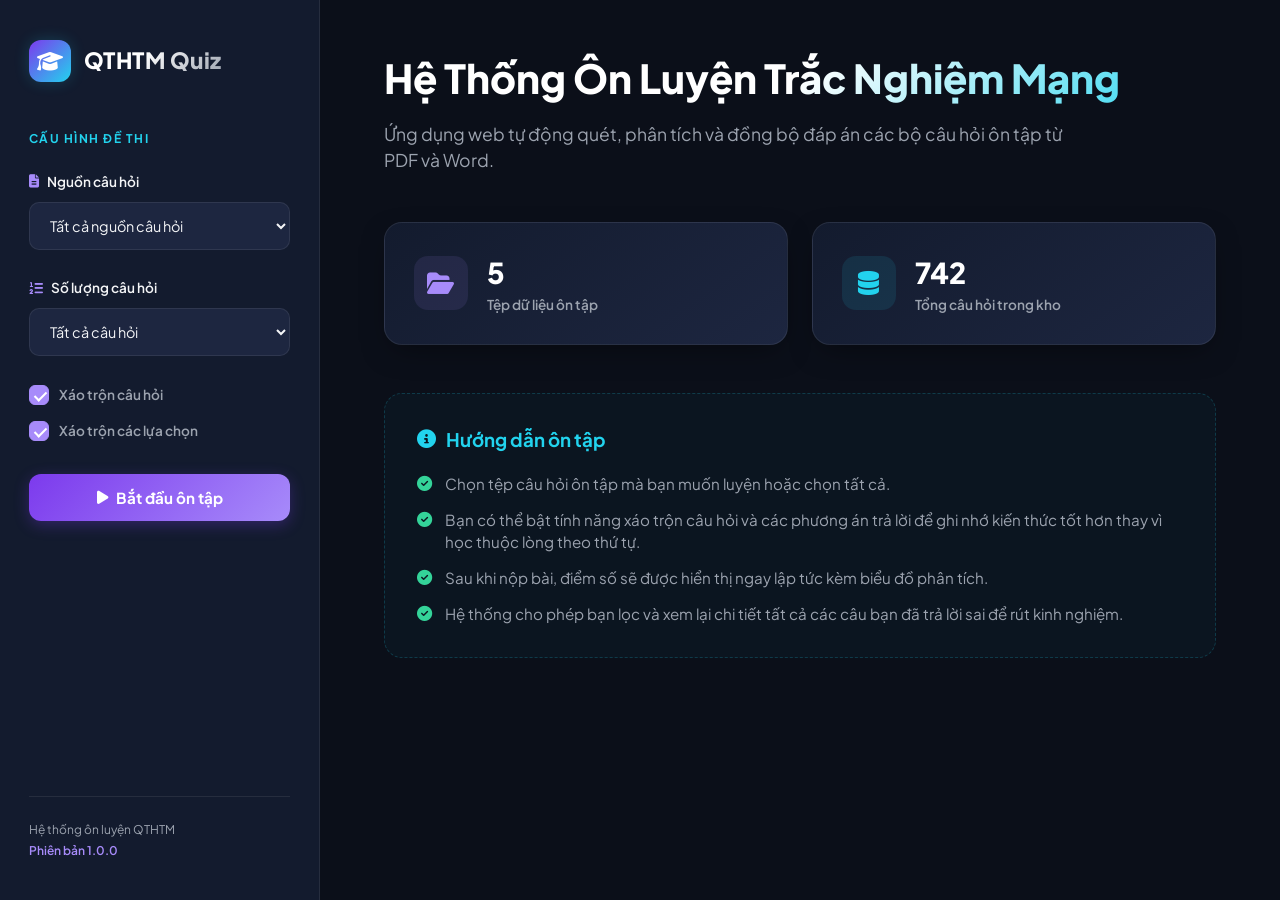
==== web/index.html @ cfab1123 "init" ====
<!DOCTYPE html>
<html lang="vi">
<head>
    <meta charset="UTF-8">
    <meta name="viewport" content="width=device-width, initial-scale=1.0">
    <title>Hệ Thống Ôn Luyện Trắc Nghiệm - QTHTM</title>
    <!-- Import Google Fonts: Plus Jakarta Sans -->
    <link rel="preconnect" href="https://fonts.googleapis.com">
    <link rel="preconnect" href="https://fonts.gstatic.com" crossorigin>
    <link href="https://fonts.googleapis.com/css2?family=Plus+Jakarta+Sans:wght@300;400;500;600;700;800&display=swap" rel="stylesheet">
    <!-- FontAwesome CDN for modern icons -->
    <link rel="stylesheet" href="https://cdnjs.cloudflare.com/ajax/libs/font-awesome/6.4.0/css/all.min.css">
    <link rel="stylesheet" href="style.css">
</head>
<body>
    <div class="app-container">
        <!-- Sidebar Panel for Settings & Stats -->
        <aside class="sidebar-panel">
            <div class="brand">
                <div class="brand-icon">
                    <i class="fa-solid fa-graduation-cap"></i>
                </div>
                <h2>QTHTM Quiz</h2>
            </div>
            
            <div class="sidebar-menu">
                <div class="menu-section">
                    <h3>CẤU HÌNH ĐỀ THI</h3>
                    
                    <!-- Config Form -->
                    <div class="config-item">
                        <label for="source-select"><i class="fa-solid fa-file-lines"></i> Nguồn câu hỏi</label>
                        <select id="source-select">
                            <option value="all">Tất cả nguồn câu hỏi</option>
                            <option value="NOI DUNG ON TAP - QTHTM - 04-6-2026.pdf">NOI DUNG ON TAP - QTHTM - 04-6-2026.pdf</option>
                            <option value="ÔN TẬP CHO SV.pdf">ÔN TẬP CHO SV.pdf</option>
                            <option value="SAI LA TOI - QTHTM.pdf">SAI LA TOI - QTHTM.pdf</option>
                            <option value="QTHTM.docx">QTHTM.docx</option>
                            <option value="Trac nghiem QTHTM.docx">Trac nghiem QTHTM.docx</option>
                        </select>
                    </div>

                    <div class="config-item">
                        <label for="q-count"><i class="fa-solid fa-list-ol"></i> Số lượng câu hỏi</label>
                        <select id="q-count">
                            <option value="10">10 Câu</option>
                            <option value="20">20 Câu</option>
                            <option value="50">50 Câu</option>
                            <option value="100">100 Câu</option>
                            <option value="all" selected>Tất cả câu hỏi</option>
                        </select>
                    </div>

                    <div class="config-checkboxes">
                        <label class="custom-checkbox">
                            <input type="checkbox" id="shuffle-questions" checked>
                            <span class="checkmark"></span>
                            Xáo trộn câu hỏi
                        </label>
                        <label class="custom-checkbox">
                            <input type="checkbox" id="shuffle-options" checked>
                            <span class="checkmark"></span>
                            Xáo trộn các lựa chọn
                        </label>
                    </div>

                    <button id="start-btn" class="primary-btn"><i class="fa-solid fa-play"></i> Bắt đầu ôn tập</button>
                </div>
            </div>

            <!-- Footer info -->
            <div class="sidebar-footer">
                <p>Hệ thống ôn luyện QTHTM</p>
                <span>Phiên bản 1.0.0</span>
            </div>
        </aside>

        <!-- Main Content Area -->
        <main class="main-content">
            <!-- Setup/Home Screen -->
            <section id="home-screen" class="screen active">
                <div class="hero-section">
                    <h1>Hệ Thống Ôn Luyện Trắc Nghiệm Mạng</h1>
                    <p>Ứng dụng web tự động quét, phân tích và đồng bộ đáp án các bộ câu hỏi ôn tập từ PDF và Word.</p>
                </div>

                <div class="stats-overview">
                    <div class="stat-card">
                        <div class="stat-icon purple"><i class="fa-solid fa-folder-open"></i></div>
                        <div class="stat-info">
                            <span class="stat-value" id="source-files-count">3</span>
                            <span class="stat-label">Tệp dữ liệu ôn tập</span>
                        </div>
                    </div>
                    <div class="stat-card">
                        <div class="stat-icon blue"><i class="fa-solid fa-database"></i></div>
                        <div class="stat-info">
                            <span class="stat-value" id="total-questions-count">0</span>
                            <span class="stat-label">Tổng câu hỏi trong kho</span>
                        </div>
                    </div>
                </div>

                <div class="instruction-card">
                    <h3><i class="fa-solid fa-circle-info"></i> Hướng dẫn ôn tập</h3>
                    <ul>
                        <li><i class="fa-solid fa-circle-check"></i> Chọn tệp câu hỏi ôn tập mà bạn muốn luyện hoặc chọn tất cả.</li>
                        <li><i class="fa-solid fa-circle-check"></i> Bạn có thể bật tính năng xáo trộn câu hỏi và các phương án trả lời để ghi nhớ kiến thức tốt hơn thay vì học thuộc lòng theo thứ tự.</li>
                        <li><i class="fa-solid fa-circle-check"></i> Sau khi nộp bài, điểm số sẽ được hiển thị ngay lập tức kèm biểu đồ phân tích.</li>
                        <li><i class="fa-solid fa-circle-check"></i> Hệ thống cho phép bạn lọc và xem lại chi tiết tất cả các câu bạn đã trả lời sai để rút kinh nghiệm.</li>
                    </ul>
                </div>
            </section>

            <!-- Quiz Screen -->
            <section id="quiz-screen" class="screen">
                <div class="quiz-header">
                    <div class="quiz-progress-info">
                        <span id="quiz-progress-text">Câu hỏi 1 / 10</span>
                        <div class="progress-bar-container">
                            <div class="progress-bar" id="quiz-progress-bar"></div>
                        </div>
                    </div>
                    <div class="quiz-timer">
                        <i class="fa-solid fa-clock"></i> <span id="timer-text">00:00</span>
                    </div>
                </div>

                <!-- Active Question Card -->
                <div class="question-container" id="question-container">
                    <!-- Dynamic Content -->
                </div>

                <!-- Navigation Controls -->
                <div class="quiz-controls">
                    <button id="prev-btn" class="secondary-btn"><i class="fa-solid fa-chevron-left"></i> Câu trước</button>
                    <button id="check-btn" class="primary-btn" style="width: auto; background: linear-gradient(135deg, var(--color-success), #10b981); box-shadow: 0 4px 15px rgba(52, 211, 153, 0.3);"><i class="fa-solid fa-square-check"></i> Kiểm tra</button>
                    <button id="next-btn" class="secondary-btn">Câu tiếp theo <i class="fa-solid fa-chevron-right"></i></button>
                    <button id="submit-btn" class="primary-btn danger-btn"><i class="fa-solid fa-check-double"></i> Nộp bài</button>
                </div>
            </section>

            <!-- Results & Review Screen -->
            <section id="result-screen" class="screen">
                <div class="result-header">
                    <h2>KẾT QUẢ ÔN TẬP</h2>
                </div>

                <div class="result-layout">
                    <!-- Left: Radial Donut Score Chart -->
                    <div class="result-score-panel">
                        <div class="radial-chart-container">
                            <svg class="radial-svg" viewBox="0 0 120 120">
                                <circle class="circle-bg" cx="60" cy="60" r="50"></circle>
                                <circle class="circle-val" cx="60" cy="60" r="50" id="result-circle"></circle>
                            </svg>
                            <div class="chart-content">
                                <span class="score-percent" id="score-percent">0%</span>
                                <span class="score-fraction" id="score-fraction">0 / 0</span>
                            </div>
                        </div>
                        <h3 id="result-rating">Cần Cố Gắng!</h3>
                        <p class="time-spent-text"><i class="fa-solid fa-stopwatch"></i> Thời gian: <span id="time-spent">00:00</span></p>
                        <button id="restart-btn" class="primary-btn"><i class="fa-solid fa-rotate-right"></i> Luyện đề mới</button>
                    </div>

                    <!-- Right: Statistics Cards -->
                    <div class="result-stats-panel">
                        <div class="stat-mini-card correct">
                            <div class="mini-icon"><i class="fa-solid fa-circle-check"></i></div>
                            <div class="mini-info">
                                <span class="mini-value" id="correct-count">0</span>
                                <span class="mini-label">Câu trả lời đúng</span>
                            </div>
                        </div>
                        <div class="stat-mini-card incorrect">
                            <div class="mini-icon"><i class="fa-solid fa-circle-xmark"></i></div>
                            <div class="mini-info">
                                <span class="mini-value" id="incorrect-count">0</span>
                                <span class="mini-label">Câu trả lời sai</span>
                            </div>
                        </div>
                        <div class="stat-mini-card skipped">
                            <div class="mini-icon"><i class="fa-solid fa-circle-minus"></i></div>
                            <div class="mini-info">
                                <span class="mini-value" id="skipped-count">0</span>
                                <span class="mini-label">Câu bỏ qua</span>
                            </div>
                        </div>
                    </div>
                </div>

                <!-- Review Section -->
                <div class="review-section">
                    <div class="review-header">
                        <h3>Xem Lại Câu Hỏi</h3>
                        <!-- Review Filters -->
                        <div class="review-filters">
                            <button class="filter-btn active" data-filter="all">Tất cả</button>
                            <button class="filter-btn text-danger" data-filter="wrong">Câu sai</button>
                            <button class="filter-btn text-success" data-filter="correct">Câu đúng</button>
                        </div>
                    </div>

                    <!-- List of reviewed questions -->
                    <div class="review-list" id="review-list">
                        <!-- Dynamic content -->
                    </div>
                </div>
            </section>
        </main>
    </div>

    <!-- Import JavaScript -->
    <script src="questions.js"></script>
    <script src="app.js"></script>
</body>
</html>
---- web/style.css ----
/* --- Premium Theme Styles --- */
:root {
    --bg-primary: #0b0f19;
    --bg-secondary: #131b2e;
    --bg-card: #1d2640;
    --bg-card-hover: #263254;
    
    --color-primary: #a78bfa;       /* Purple/Violet */
    --color-primary-dark: #7c3aed;  
    --color-accent: #22d3ee;        /* Neon Cyan */
    --color-success: #34d399;       /* Emerald Green */
    --color-success-bg: rgba(52, 211, 153, 0.1);
    --color-danger: #f87171;        /* Pastel Red */
    --color-danger-bg: rgba(248, 113, 113, 0.1);
    
    --text-main: #f3f4f6;
    --text-muted: #9ca3af;
    --text-dark: #1f2937;
    
    --border-color: rgba(255, 255, 255, 0.08);
    --border-focus: rgba(167, 139, 250, 0.4);
    
    --font-family: 'Plus Jakarta Sans', -apple-system, BlinkMacSystemFont, "Segoe UI", Roboto, sans-serif;
    --shadow-premium: 0 10px 30px -10px rgba(0, 0, 0, 0.5);
    --shadow-neon: 0 0 15px rgba(34, 211, 238, 0.2);
    --transition-smooth: all 0.3s cubic-bezier(0.4, 0, 0.2, 1);
}

* {
    margin: 0;
    padding: 0;
    box-sizing: border-box;
}

body {
    background-color: var(--bg-primary);
    color: var(--text-main);
    font-family: var(--font-family);
    min-height: 100vh;
    overflow-x: hidden;
    line-height: 1.5;
}

/* App Container Layout */
.app-container {
    display: flex;
    min-height: 100vh;
    width: 100%;
}

/* --- SIDEBAR PANEL --- */
.sidebar-panel {
    width: 320px;
    background-color: var(--bg-secondary);
    border-right: 1px solid var(--border-color);
    padding: 2.5rem 1.8rem;
    display: flex;
    flex-direction: column;
    justify-content: space-between;
    flex-shrink: 0;
}

.brand {
    display: flex;
    align-items: center;
    gap: 0.8rem;
}

.brand-icon {
    width: 42px;
    height: 42px;
    background: linear-gradient(135deg, var(--color-primary-dark), var(--color-accent));
    border-radius: 12px;
    display: flex;
    align-items: center;
    justify-content: center;
    font-size: 1.3rem;
    color: #fff;
    box-shadow: var(--shadow-neon);
}

.brand h2 {
    font-size: 1.4rem;
    font-weight: 800;
    letter-spacing: 0.5px;
    background: linear-gradient(135deg, #fff 40%, var(--text-muted));
    -webkit-background-clip: text;
    -webkit-text-fill-color: transparent;
}

.sidebar-menu {
    margin-top: 3rem;
    flex-grow: 1;
}

.menu-section h3 {
    font-size: 0.75rem;
    font-weight: 700;
    letter-spacing: 1.5px;
    color: var(--color-accent);
    margin-bottom: 1.5rem;
}

/* Configuration Forms */
.config-item {
    margin-bottom: 1.8rem;
    display: flex;
    flex-direction: column;
    gap: 0.6rem;
}

.config-item label {
    font-size: 0.85rem;
    font-weight: 600;
    color: var(--text-main);
    display: flex;
    align-items: center;
    gap: 0.5rem;
}

.config-item label i {
    color: var(--color-primary);
}

.config-item select {
    background-color: var(--bg-card);
    border: 1px solid var(--border-color);
    color: var(--text-main);
    padding: 0.8rem 1rem;
    border-radius: 10px;
    font-family: var(--font-family);
    font-size: 0.9rem;
    cursor: pointer;
    transition: var(--transition-smooth);
    outline: none;
}

.config-item select:focus {
    border-color: var(--color-primary);
    box-shadow: 0 0 10px rgba(167, 139, 250, 0.2);
}

.config-checkboxes {
    display: flex;
    flex-direction: column;
    gap: 1rem;
    margin-bottom: 2rem;
}

/* Custom Checkbox Design */
.custom-checkbox {
    display: flex;
    align-items: center;
    position: relative;
    padding-left: 30px;
    cursor: pointer;
    font-size: 0.85rem;
    font-weight: 600;
    color: var(--text-muted);
    user-select: none;
    transition: var(--transition-smooth);
}

.custom-checkbox:hover {
    color: var(--text-main);
}

.custom-checkbox input {
    position: absolute;
    opacity: 0;
    cursor: pointer;
    height: 0;
    width: 0;
}

.checkmark {
    position: absolute;
    top: 0;
    left: 0;
    height: 20px;
    width: 20px;
    background-color: var(--bg-card);
    border: 1px solid var(--border-color);
    border-radius: 6px;
    transition: var(--transition-smooth);
}

.custom-checkbox input:checked ~ .checkmark {
    background-color: var(--color-primary);
    border-color: var(--color-primary);
}

.checkmark:after {
    content: "";
    position: absolute;
    display: none;
}

.custom-checkbox input:checked ~ .checkmark:after {
    display: block;
}

.custom-checkbox .checkmark:after {
    left: 7px;
    top: 3px;
    width: 5px;
    height: 10px;
    border: solid white;
    border-width: 0 2.5px 2.5px 0;
    transform: rotate(45deg);
}

/* Sidebar Footer */
.sidebar-footer {
    border-top: 1px solid var(--border-color);
    padding-top: 1.5rem;
    font-size: 0.75rem;
    color: var(--text-muted);
}

.sidebar-footer span {
    display: block;
    margin-top: 0.2rem;
    color: var(--color-primary);
    font-weight: 600;
}

/* --- MAIN CONTENT --- */
.main-content {
    flex-grow: 1;
    padding: 3rem 4rem;
    display: flex;
    flex-direction: column;
    justify-content: flex-start;
    max-height: 100vh;
    overflow-y: auto;
}

/* Buttons Styles */
.primary-btn, .secondary-btn {
    padding: 0.9rem 1.8rem;
    border-radius: 12px;
    font-family: var(--font-family);
    font-size: 0.95rem;
    font-weight: 700;
    cursor: pointer;
    display: inline-flex;
    align-items: center;
    justify-content: center;
    gap: 0.5rem;
    transition: var(--transition-smooth);
    border: none;
}

.primary-btn {
    background: linear-gradient(135deg, var(--color-primary-dark), var(--color-primary));
    color: #fff;
    box-shadow: 0 4px 15px rgba(124, 58, 237, 0.3);
    width: 100%;
}

.primary-btn:hover {
    transform: translateY(-2px);
    box-shadow: 0 6px 20px rgba(124, 58, 237, 0.4);
}

.primary-btn:active {
    transform: translateY(0);
}

.secondary-btn {
    background-color: var(--bg-card);
    color: var(--text-main);
    border: 1px solid var(--border-color);
}

.secondary-btn:hover {
    background-color: var(--bg-card-hover);
    border-color: var(--color-primary);
}

.danger-btn {
    background: linear-gradient(135deg, #ef4444, #f87171);
    box-shadow: 0 4px 15px rgba(239, 68, 68, 0.3);
}

.danger-btn:hover {
    box-shadow: 0 6px 20px rgba(239, 68, 68, 0.4);
}

/* Screens toggling */
.screen {
    display: none;
    opacity: 0;
    transform: translateY(20px);
    transition: opacity 0.4s ease, transform 0.4s ease;
}

.screen.active {
    display: block;
    opacity: 1;
    transform: translateY(0);
}

/* --- HOME SCREEN --- */
.hero-section {
    margin-bottom: 3rem;
}

.hero-section h1 {
    font-size: 2.5rem;
    font-weight: 800;
    margin-bottom: 0.8rem;
    background: linear-gradient(135deg, #fff 50%, var(--color-accent));
    -webkit-background-clip: text;
    -webkit-text-fill-color: transparent;
}

.hero-section p {
    font-size: 1.1rem;
    color: var(--text-muted);
    max-width: 700px;
}

.stats-overview {
    display: grid;
    grid-template-columns: repeat(auto-fit, minmax(240px, 1fr));
    gap: 1.5rem;
    margin-bottom: 3rem;
}

.stat-card {
    background: linear-gradient(145deg, var(--bg-secondary), var(--bg-card));
    border: 1px solid var(--border-color);
    padding: 1.8rem;
    border-radius: 18px;
    display: flex;
    align-items: center;
    gap: 1.2rem;
    box-shadow: var(--shadow-premium);
}

.stat-icon {
    width: 54px;
    height: 54px;
    border-radius: 14px;
    display: flex;
    align-items: center;
    justify-content: center;
    font-size: 1.5rem;
}

.stat-icon.purple {
    background-color: rgba(167, 139, 250, 0.1);
    color: var(--color-primary);
}

.stat-icon.blue {
    background-color: rgba(34, 211, 238, 0.1);
    color: var(--color-accent);
}

.stat-info {
    display: flex;
    flex-direction: column;
}

.stat-value {
    font-size: 1.8rem;
    font-weight: 800;
    color: #fff;
}

.stat-label {
    font-size: 0.85rem;
    color: var(--text-muted);
    font-weight: 600;
}

.instruction-card {
    background-color: rgba(34, 211, 238, 0.03);
    border: 1px dashed rgba(34, 211, 238, 0.2);
    padding: 2rem;
    border-radius: 18px;
}

.instruction-card h3 {
    color: var(--color-accent);
    margin-bottom: 1.2rem;
    display: flex;
    align-items: center;
    gap: 0.6rem;
}

.instruction-card ul {
    list-style: none;
    display: flex;
    flex-direction: column;
    gap: 0.8rem;
}

.instruction-card li {
    font-size: 0.95rem;
    color: var(--text-muted);
    display: flex;
    align-items: flex-start;
    gap: 0.8rem;
}

.instruction-card li i {
    color: var(--color-success);
    margin-top: 0.2rem;
}

/* --- QUIZ SCREEN --- */
.quiz-header {
    display: flex;
    align-items: center;
    justify-content: space-between;
    margin-bottom: 2rem;
    padding-bottom: 1.5rem;
    border-bottom: 1px solid var(--border-color);
}

.quiz-progress-info {
    flex-grow: 1;
    max-width: 60%;
}

#quiz-progress-text {
    font-size: 0.9rem;
    font-weight: 700;
    color: var(--color-primary);
    display: block;
    margin-bottom: 0.5rem;
}

.progress-bar-container {
    height: 8px;
    background-color: var(--bg-card);
    border-radius: 4px;
    width: 100%;
    overflow: hidden;
}

.progress-bar {
    height: 100%;
    background: linear-gradient(90deg, var(--color-primary), var(--color-accent));
    width: 0%;
    border-radius: 4px;
    transition: width 0.3s cubic-bezier(0.4, 0, 0.2, 1);
}

.quiz-timer {
    font-size: 1.1rem;
    font-weight: 700;
    color: var(--color-accent);
    background-color: rgba(34, 211, 238, 0.08);
    padding: 0.6rem 1.2rem;
    border-radius: 10px;
    display: flex;
    align-items: center;
    gap: 0.5rem;
    border: 1px solid rgba(34, 211, 238, 0.15);
}

/* Question Layout */
.question-container {
    flex-grow: 1;
    display: flex;
    flex-direction: column;
    gap: 2rem;
    margin-bottom: 2rem;
}

.source-badge {
    align-self: flex-start;
    background-color: rgba(255, 255, 255, 0.05);
    border: 1px solid var(--border-color);
    padding: 0.4rem 0.8rem;
    border-radius: 20px;
    font-size: 0.75rem;
    font-weight: 700;
    color: var(--text-muted);
}

.question-text {
    font-size: 1.25rem;
    font-weight: 600;
    color: #fff;
    line-height: 1.6;
    white-space: pre-line;
    overflow-wrap: break-word;
    word-break: break-word;
}

.options-list {
    display: grid;
    grid-template-columns: 1fr;
    gap: 1rem;
}

/* Option Card design */
.option-card {
    background-color: var(--bg-secondary);
    border: 1px solid var(--border-color);
    border-radius: 12px;
    padding: 1.2rem 1.5rem;
    cursor: pointer;
    display: flex;
    align-items: flex-start;
    gap: 1.2rem;
    transition: var(--transition-smooth);
    position: relative;
    overflow: hidden;
}

.option-card:hover {
    background-color: var(--bg-card-hover);
    border-color: var(--border-focus);
    transform: translateX(5px);
}

.option-marker {
    width: 32px;
    height: 32px;
    background-color: var(--bg-card);
    border: 1px solid var(--border-color);
    border-radius: 8px;
    display: flex;
    align-items: center;
    justify-content: center;
    font-weight: 700;
    font-size: 0.95rem;
    color: var(--color-primary);
    flex-shrink: 0;
    transition: var(--transition-smooth);
}

.option-card.selected {
    background-color: rgba(167, 139, 250, 0.08);
    border-color: var(--color-primary);
}

.option-card.selected .option-marker {
    background-color: var(--color-primary-dark);
    color: #fff;
    border-color: var(--color-primary-dark);
}

.option-card.correct {
    border-color: var(--color-success) !important;
    background-color: var(--color-success-bg) !important;
}
.option-card.correct .option-marker {
    background-color: var(--color-success) !important;
    border-color: var(--color-success) !important;
    color: #fff !important;
}

.option-card.incorrect {
    border-color: var(--color-danger) !important;
    background-color: var(--color-danger-bg) !important;
}
.option-card.incorrect .option-marker {
    background-color: var(--color-danger) !important;
    border-color: var(--color-danger) !important;
    color: #fff !important;
}

.option-card.disabled {
    cursor: default;
}
.option-card.disabled:hover {
    background-color: var(--bg-secondary);
    border-color: var(--border-color);
    transform: none;
}
.option-card.disabled.correct:hover {
    border-color: var(--color-success) !important;
    background-color: var(--color-success-bg) !important;
}
.option-card.disabled.incorrect:hover {
    border-color: var(--color-danger) !important;
    background-color: var(--color-danger-bg) !important;
}

.option-content {
    font-size: 0.95rem;
    font-weight: 500;
    color: var(--text-main);
    overflow-wrap: break-word;
    word-break: break-word;
}

.quiz-controls {
    display: flex;
    justify-content: space-between;
    align-items: center;
    margin-top: auto;
    padding-top: 1.5rem;
    border-top: 1px solid var(--border-color);
}

/* --- RESULTS SCREEN --- */
.result-header {
    text-align: center;
    margin-bottom: 2.5rem;
}

.result-header h2 {
    font-size: 2.2rem;
    font-weight: 800;
    background: linear-gradient(135deg, var(--color-primary), var(--color-accent));
    -webkit-background-clip: text;
    -webkit-text-fill-color: transparent;
}

.result-layout {
    display: grid;
    grid-template-columns: 1.2fr 1fr;
    gap: 3rem;
    margin-bottom: 3.5rem;
    align-items: center;
}

.result-score-panel {
    background: linear-gradient(145deg, var(--bg-secondary), var(--bg-card));
    border: 1px solid var(--border-color);
    border-radius: 24px;
    padding: 3rem;
    text-align: center;
    display: flex;
    flex-direction: column;
    align-items: center;
    box-shadow: var(--shadow-premium);
}

.radial-chart-container {
    position: relative;
    width: 160px;
    height: 160px;
    margin-bottom: 1.5rem;
}

.radial-svg {
    width: 100%;
    height: 100%;
    transform: rotate(-90deg);
}

.circle-bg {
    fill: none;
    stroke: var(--bg-primary);
    stroke-width: 8;
}

.circle-val {
    fill: none;
    stroke: var(--color-accent);
    stroke-width: 8;
    stroke-linecap: round;
    stroke-dasharray: 314.15; /* 2 * PI * r (r=50) = 314 */
    stroke-dashoffset: 314.15;
    transition: stroke-dashoffset 1s ease-in-out;
}

.chart-content {
    position: absolute;
    top: 50%;
    left: 50%;
    transform: translate(-50%, -50%);
    display: flex;
    flex-direction: column;
    align-items: center;
}

.score-percent {
    font-size: 2.2rem;
    font-weight: 800;
    color: #fff;
}

.score-fraction {
    font-size: 0.85rem;
    color: var(--text-muted);
    font-weight: 600;
}

.result-score-panel h3 {
    font-size: 1.5rem;
    font-weight: 700;
    margin-bottom: 0.5rem;
}

.time-spent-text {
    font-size: 0.9rem;
    color: var(--text-muted);
    margin-bottom: 2rem;
}

.result-score-panel button {
    max-width: 240px;
}

.result-stats-panel {
    display: flex;
    flex-direction: column;
    gap: 1.2rem;
}

.stat-mini-card {
    border: 1px solid var(--border-color);
    background-color: var(--bg-secondary);
    border-radius: 16px;
    padding: 1.2rem 1.5rem;
    display: flex;
    align-items: center;
    gap: 1rem;
}

.stat-mini-card.correct {
    border-left: 4px solid var(--color-success);
}
.stat-mini-card.correct .mini-icon {
    color: var(--color-success);
}

.stat-mini-card.incorrect {
    border-left: 4px solid var(--color-danger);
}
.stat-mini-card.incorrect .mini-icon {
    color: var(--color-danger);
}

.stat-mini-card.skipped {
    border-left: 4px solid var(--text-muted);
}
.stat-mini-card.skipped .mini-icon {
    color: var(--text-muted);
}

.mini-icon {
    font-size: 1.8rem;
}

.mini-info {
    display: flex;
    flex-direction: column;
}

.mini-value {
    font-size: 1.3rem;
    font-weight: 800;
    color: #fff;
}

.mini-label {
    font-size: 0.8rem;
    color: var(--text-muted);
    font-weight: 600;
}

/* --- REVIEW SECTION --- */
.review-section {
    border-top: 1px solid var(--border-color);
    padding-top: 3rem;
}

.review-header {
    display: flex;
    align-items: center;
    justify-content: space-between;
    margin-bottom: 2rem;
}

.review-header h3 {
    font-size: 1.3rem;
    font-weight: 800;
}

.review-filters {
    display: flex;
    gap: 0.5rem;
    background-color: var(--bg-secondary);
    padding: 0.3rem;
    border-radius: 10px;
    border: 1px solid var(--border-color);
}

.filter-btn {
    padding: 0.5rem 1.2rem;
    font-family: var(--font-family);
    font-size: 0.85rem;
    font-weight: 600;
    background-color: transparent;
    color: var(--text-muted);
    border: none;
    border-radius: 8px;
    cursor: pointer;
    transition: var(--transition-smooth);
}

.filter-btn:hover {
    color: var(--text-main);
}

.filter-btn.active {
    background-color: var(--bg-card);
    color: var(--color-accent);
}

.filter-btn.text-danger.active {
    color: var(--color-danger);
}

.filter-btn.text-success.active {
    color: var(--color-success);
}

.review-list {
    display: flex;
    flex-direction: column;
    gap: 1.5rem;
}

/* Review Card Styles */
.review-card {
    background-color: var(--bg-secondary);
    border: 1px solid var(--border-color);
    border-radius: 16px;
    padding: 1.8rem;
}

.review-card.correct-q {
    border-left: 4px solid var(--color-success);
}

.review-card.wrong-q {
    border-left: 4px solid var(--color-danger);
}

.review-card-header {
    display: flex;
    justify-content: space-between;
    align-items: center;
    margin-bottom: 1.2rem;
}

.review-num {
    font-size: 0.85rem;
    font-weight: 800;
    color: var(--color-primary);
}

.review-badge {
    font-size: 0.75rem;
    font-weight: 700;
    padding: 0.3rem 0.8rem;
    border-radius: 10px;
}

.review-badge.correct {
    background-color: var(--color-success-bg);
    color: var(--color-success);
}

.review-badge.wrong {
    background-color: var(--color-danger-bg);
    color: var(--color-danger);
}

.review-q-text {
    font-size: 1.05rem;
    font-weight: 600;
    margin-bottom: 1.5rem;
    color: #fff;
    line-height: 1.6;
    white-space: pre-line;
    overflow-wrap: break-word;
    word-break: break-word;
}

.review-options {
    display: flex;
    flex-direction: column;
    gap: 0.8rem;
}

.review-opt {
    padding: 1rem 1.2rem;
    border-radius: 10px;
    font-size: 0.9rem;
    border: 1px solid var(--border-color);
    display: flex;
    align-items: flex-start;
    gap: 0.8rem;
    overflow-wrap: break-word;
    word-break: break-word;
}

.review-opt.user-selected {
    border-color: var(--color-danger);
    background-color: var(--color-danger-bg);
    color: var(--color-danger);
}

.review-opt.correct-ans {
    border-color: var(--color-success);
    background-color: var(--color-success-bg);
    color: var(--color-success);
}

.review-opt.user-selected.correct-ans {
    border-color: var(--color-success);
    background-color: var(--color-success-bg);
    color: var(--color-success);
}

.opt-status-icon {
    font-size: 1.1rem;
    margin-left: auto;
}

/* Custom Scrollbar for Main Content */
.main-content::-webkit-scrollbar {
    width: 8px;
}

.main-content::-webkit-scrollbar-track {
    background-color: var(--bg-primary);
}

.main-content::-webkit-scrollbar-thumb {
    background-color: var(--bg-card);
    border-radius: 4px;
}

.main-content::-webkit-scrollbar-thumb:hover {
    background-color: var(--color-primary);
}

/* --- RESPONSIVE STYLE --- */
@media (max-width: 1024px) {
    .app-container {
        flex-direction: column;
    }
    
    .sidebar-panel {
        width: 100%;
        border-right: none;
        border-bottom: 1px solid var(--border-color);
        padding: 1.5rem;
    }
    
    .sidebar-menu {
        margin-top: 1.5rem;
    }
    
    .main-content {
        padding: 2rem 1.5rem;
        max-height: none;
        overflow-y: visible;
    }
    
    .result-layout {
        grid-template-columns: 1fr;
        gap: 2rem;
    }
}
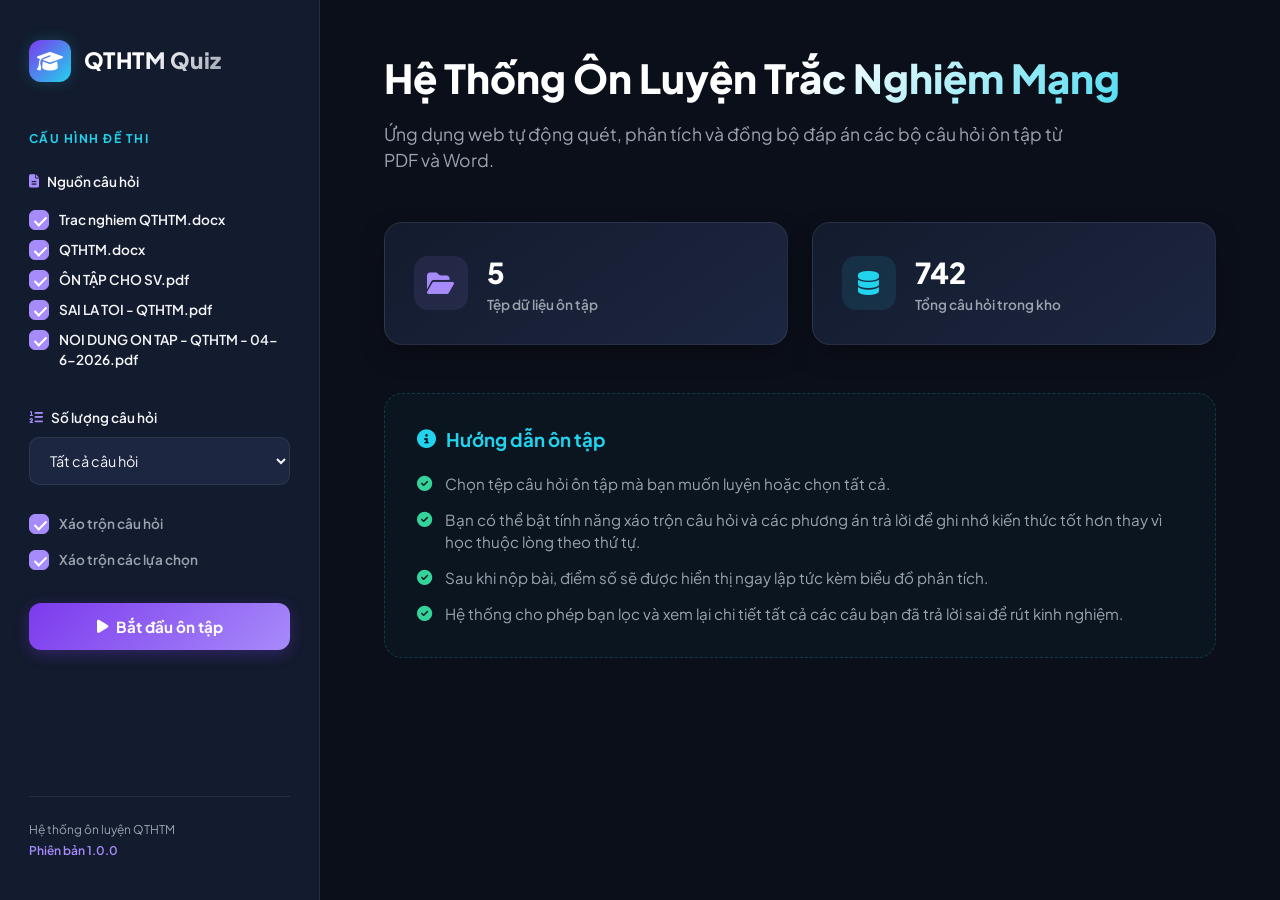
==== commit 358e39bd: "chuyển select nguồn câu hỏi sang checkbox cho phép chọn nhiều" ====
--- a/web/index.html
+++ b/web/index.html
@@ -29,15 +29,8 @@
                     
                     <!-- Config Form -->
                     <div class="config-item">
-                        <label for="source-select"><i class="fa-solid fa-file-lines"></i> Nguồn câu hỏi</label>
-                        <select id="source-select">
-                            <option value="all">Tất cả nguồn câu hỏi</option>
-                            <option value="NOI DUNG ON TAP - QTHTM - 04-6-2026.pdf">NOI DUNG ON TAP - QTHTM - 04-6-2026.pdf</option>
-                            <option value="ÔN TẬP CHO SV.pdf">ÔN TẬP CHO SV.pdf</option>
-                            <option value="SAI LA TOI - QTHTM.pdf">SAI LA TOI - QTHTM.pdf</option>
-                            <option value="QTHTM.docx">QTHTM.docx</option>
-                            <option value="Trac nghiem QTHTM.docx">Trac nghiem QTHTM.docx</option>
-                        </select>
+                        <label><i class="fa-solid fa-file-lines"></i> Nguồn câu hỏi</label>
+                        <div id="source-checkboxes" class="source-checkboxes"></div>
                     </div>
 
                     <div class="config-item">
--- a/web/style.css
+++ b/web/style.css
@@ -145,6 +145,28 @@
     flex-direction: column;
     gap: 1rem;
     margin-bottom: 2rem;
+}
+
+.source-checkboxes {
+    display: flex;
+    flex-direction: column;
+    gap: 0.6rem;
+    max-height: 220px;
+    overflow-y: auto;
+    padding: 0.5rem 0;
+}
+
+.source-checkboxes::-webkit-scrollbar {
+    width: 4px;
+}
+
+.source-checkboxes::-webkit-scrollbar-track {
+    background: transparent;
+}
+
+.source-checkboxes::-webkit-scrollbar-thumb {
+    background: var(--border-color);
+    border-radius: 2px;
 }
 
 /* Custom Checkbox Design */
